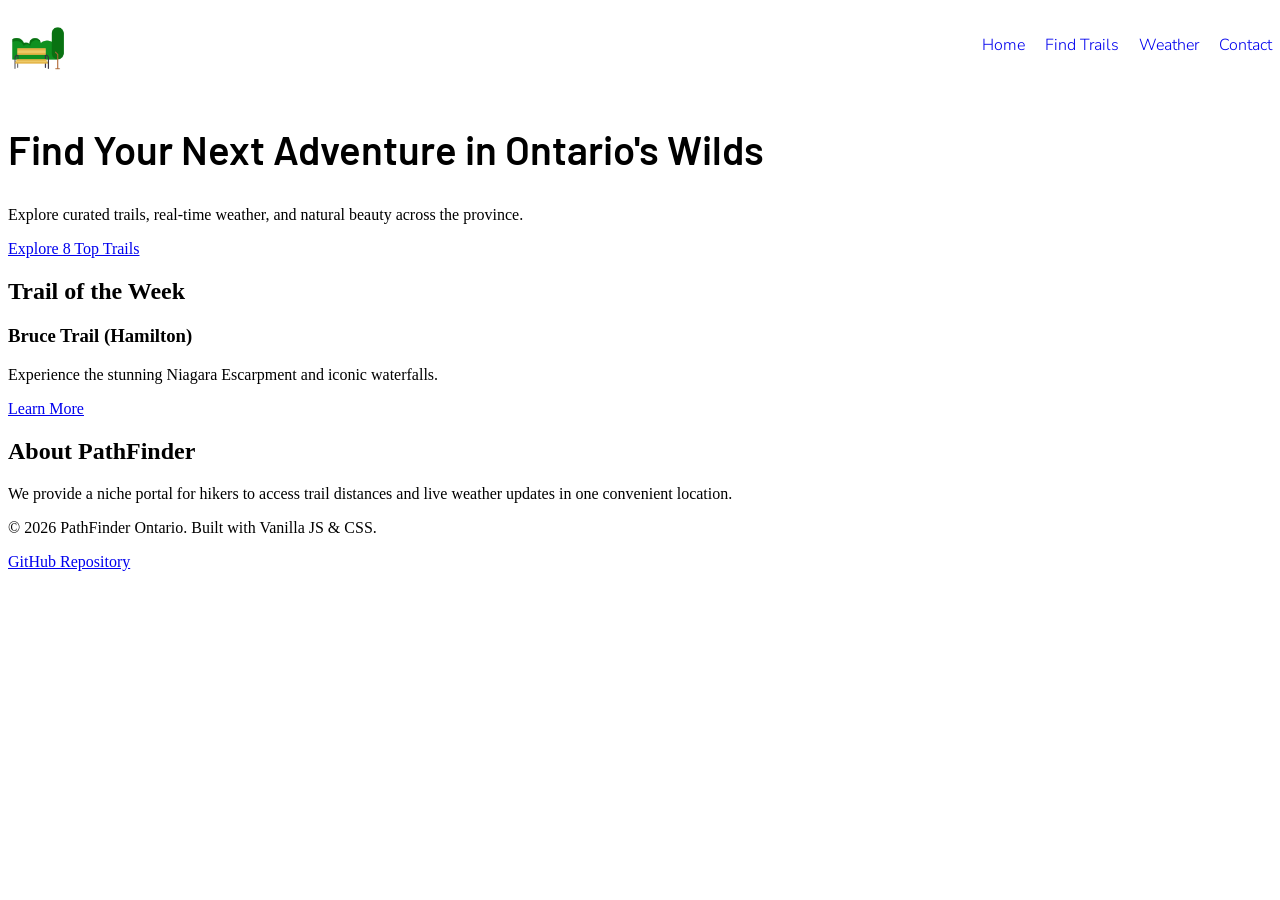
==== index.html @ 8b42378a "Added a local json file and created basic html structures" ====
<!DOCTYPE html>
<html lang="en">
<head>
    <meta charset="UTF-8">
    <meta name="viewport" content="width=device-width, initial-scale=1.0">
    <title>PathFinder Ontario | Discover Your Next Adventure</title>
    <link rel="stylesheet" href="style.css">
    <link rel="script" href="script.js">

    <link rel="preconnect" href="https://fonts.googleapis.com">
    <link rel="preconnect" href="https://fonts.gstatic.com" crossorigin>
    <link href="https://fonts.googleapis.com/css2?family=Barlow:ital,wght@0,100;0,200;0,300;0,400;0,500;0,600;0,700;0,800;0,900;1,100;1,200;1,300;1,400;1,500;1,600;1,700;1,800;1,900&display=swap" rel="stylesheet">


    <link rel="preconnect" href="https://fonts.googleapis.com">
    <link rel="preconnect" href="https://fonts.gstatic.com" crossorigin>
    <link href="https://fonts.googleapis.com/css2?family=Barlow:ital,wght@0,100;0,200;0,300;0,400;0,500;0,600;0,700;0,800;0,900;1,100;1,200;1,300;1,400;1,500;1,600;1,700;1,800;1,900&family=Nunito+Sans:ital,opsz,wght@0,6..12,200..1000;1,6..12,200..1000&display=swap" rel="stylesheet">

</head>
<body>

    <header class="site-header">
        <div class="logo">
            <img src="images/logo.gif" alt="PathFinder Ontario Logo">
        </div>
        <nav>
            <ul class="nav-links">
                <li><a href="index.html" class="active">Home</a></li>
                <li><a href="trails.html">Find Trails</a></li>
                <li><a href="weather.html">Weather</a></li>
                <li><a href="contact.html">Contact</a></li>
            </ul>
        </nav>
    </header>

    <main>
        <section class="hero">
            <h1>Find Your Next Adventure in Ontario's Wilds</h1>
            <p>Explore curated trails, real-time weather, and natural beauty across the province.</p>
            <a href="trails.html" class="cta-button">Explore 8 Top Trails</a>
        </section>

        <section class="featured-trail">
            <h2>Trail of the Week</h2>
            <article>
                <h3>Bruce Trail (Hamilton)</h3>
                <p>Experience the stunning Niagara Escarpment and iconic waterfalls.</p>
                <a href="trails.html">Learn More</a>
            </article>
        </section>

        <section class="about">
            <h2>About PathFinder</h2>
            <p>We provide a niche portal for hikers to access trail distances and live weather updates in one convenient location.</p>
        </section>
    </main>

    <footer>
        <p>&copy; 2026 PathFinder Ontario. Built with Vanilla JS & CSS.</p>
        <div class="social-links">
            <a href="https://dribbble.com/shots/24637286-TrailTrek-Trail-Run-Community">GitHub Repository</a>
        </div>
    </footer>

    <script src="js/main.js"></script>
</body>
</html>
---- style.css ----
.site-header{
    display: grid;
    grid-template-columns: 1fr 2fr;
    color: #333;
    padding: 10px 0;
}

h1{
    font-family: "Barlow", sans-serif;
    font-weight: 600;
    font-style: normal;
    font-size: 40px;
}

.logo img{
    width: 60px;
    height: auto;
}

.nav-links{
    display: flex;
    justify-content: flex-end;
    gap: 20px;
    font-family: "Nunito Sans", sans-serif;
    font-optical-sizing: auto;
    font-weight: 300;
}

.nav-links li{
    list-style: none;
}

.nav-links a{
    text-decoration: none;
    font-size: 1rem;
}
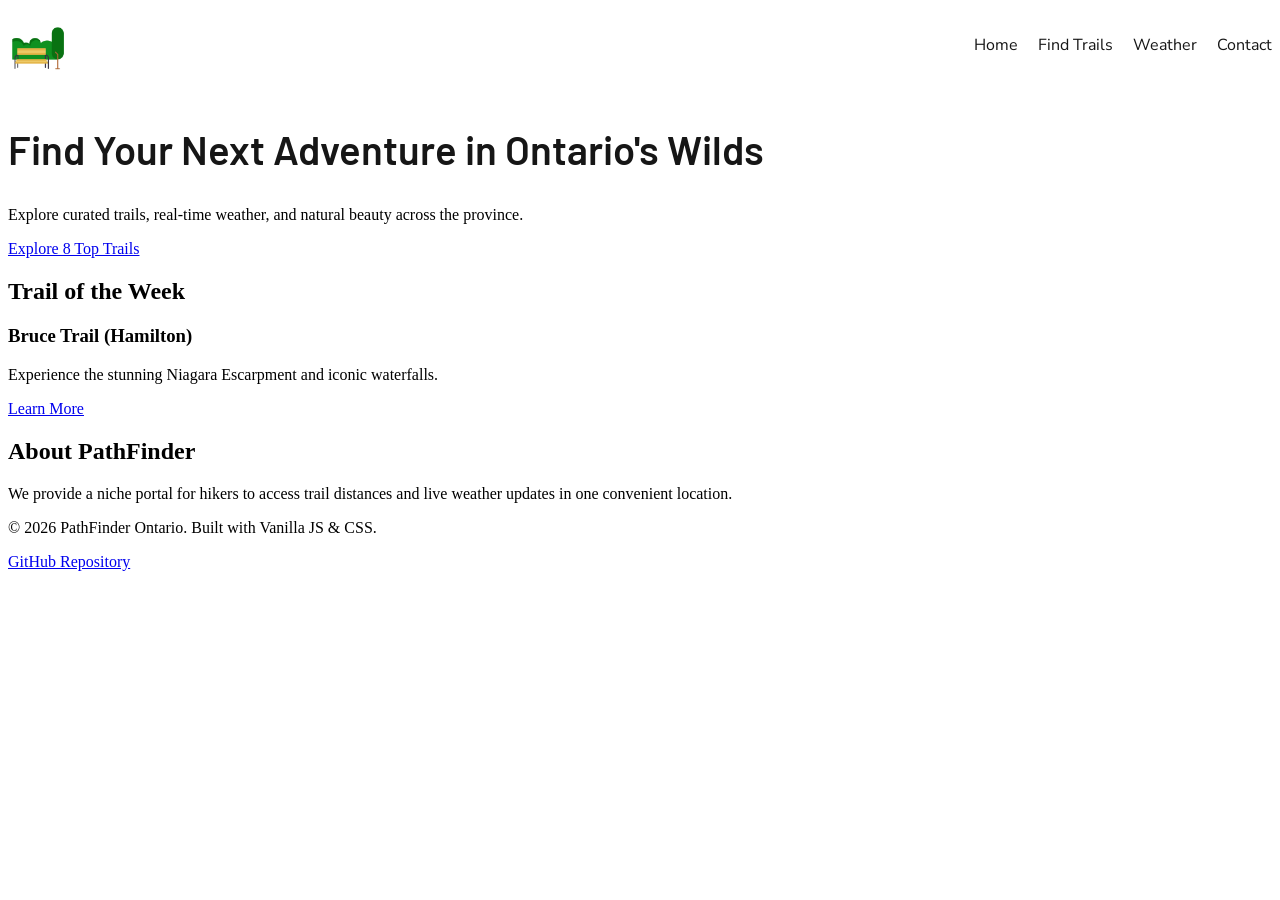
==== commit 8ceb1f01: "Fixed styles and made the filters working" ====
--- a/index.html
+++ b/index.html
@@ -5,7 +5,6 @@
     <meta name="viewport" content="width=device-width, initial-scale=1.0">
     <title>PathFinder Ontario | Discover Your Next Adventure</title>
     <link rel="stylesheet" href="style.css">
-    <link rel="script" href="script.js">
 
     <link rel="preconnect" href="https://fonts.googleapis.com">
     <link rel="preconnect" href="https://fonts.gstatic.com" crossorigin>
@@ -62,6 +61,7 @@
         </div>
     </footer>
 
-    <script src="js/main.js"></script>
 </body>
+
+<script src="script.js"></script>
 </html>
--- a/style.css
+++ b/style.css
@@ -1,7 +1,7 @@
 .site-header{
     display: grid;
     grid-template-columns: 1fr 2fr;
-    color: #333;
+    color: #161616;
     padding: 10px 0;
 }
 
@@ -10,6 +10,7 @@
     font-weight: 600;
     font-style: normal;
     font-size: 40px;
+    color:#161616
 }
 
 .logo img{
@@ -33,4 +34,126 @@
 .nav-links a{
     text-decoration: none;
     font-size: 1rem;
+    color: #161616;
+    font-weight: 400;
+}
+
+.card-images{
+    width: 100%;           
+    height: 200px;         
+    object-fit: cover;    
+    display: block;
+    border-radius: 8px 8px 0 0; 
+}
+
+.search-trails{
+    padding:8px 15px 10px 45px;
+    background: #212121;
+    border-radius: 30px;
+    border: #333 0.2px solid;
+    box-shadow: 1px 1px 5px 1px rgb(175 175 175 / 10%);
+    font-size: 16px;
+    color:#cfcfcf;
+    width: -webkit-fill-available;
+    font-family: "Nunito Sans", sans-serif;
+    font-optical-sizing: auto;
+    font-weight: 300;
+}
+
+.search-icon {
+    position: absolute;
+    left: 17%;
+    margin-top:8px; 
+    color: #888;
+    pointer-events: none;
+} 
+
+.search-container{
+    margin: 2% 10%;
+}
+
+aside{
+    background-color: #39c48a;
+    padding:0 3%;
+    align-items: center;
+    display: flex;
+    flex-direction: column;
+    border-radius: 16px;
+    box-shadow: 0 4px 30px rgba(0, 0, 0, 0.1);
+    backdrop-filter: blur(5px);
+    -webkit-backdrop-filter: blur(5px);
+    border: 1px solid rgba(162, 162, 162, 0.308);
+    font-family: "Nunito Sans", sans-serif;
+    font-optical-sizing: auto;
+    font-weight: 300;
+    font-size: 1rem;
+    color:#fff;
+}
+
+.difficulty-filters{
+    font-family: "Nunito Sans", sans-serif;
+    font-optical-sizing: auto;
+    font-weight: 400;
+    font-size: 1rem;
+    color:#161616;
+    margin-top:3%
+}
+
+.trail-cards {
+    display: grid;
+    grid-template-columns: repeat(auto-fill, minmax(300px, 1fr));
+    gap: 20px;
+    margin: 0 5% 15% 5%; 
+    flex-grow: 1;
+}
+
+.trail-cards:hover {
+    transform: translateY(-5px); /* Nice hover effect */
+}
+
+.trail-card-glass {
+    padding:5%;
+    display: flex;
+    flex-direction: column;
+    background: #161616;
+    border-radius: 16px;
+    box-shadow: 0 4px 30px rgba(0, 0, 0, 0.1);
+    backdrop-filter: blur(5px);
+    -webkit-backdrop-filter: blur(5px);
+    border: 1px solid rgba(162, 162, 162, 0.308);
+    font-family: "Nunito Sans", sans-serif;
+    font-optical-sizing: auto;
+    font-weight: 300;
+    font-size: 1rem;
+    color:#fff;
+}  
+
+.view-trails-btn{
+    font-size:1rem;
+    margin:1% 0;
+    color: #f6fffb;
+    background-color: #2ec284;
+    padding:10px 20px;
+    border-radius: 8px;
+    border:none;
+    font-style: normal;
+    box-shadow: 0 0 5px rgba(149, 238, 186, 0.3);
+
+}
+
+.trail-badge{
+    padding:5px 10px;
+    background: #212121;
+    border-radius: 16px;
+    box-shadow: 1px 1px 5px 1px rgb(175 175 175 / 10%);
+    font-size: 14px;
+    color:#cfcfcf;
+    margin-bottom: 2%;
+
+}
+
+.gallery-container {
+    display: flex;
+    justify-content: flex-start;
+    gap:20px;
 }
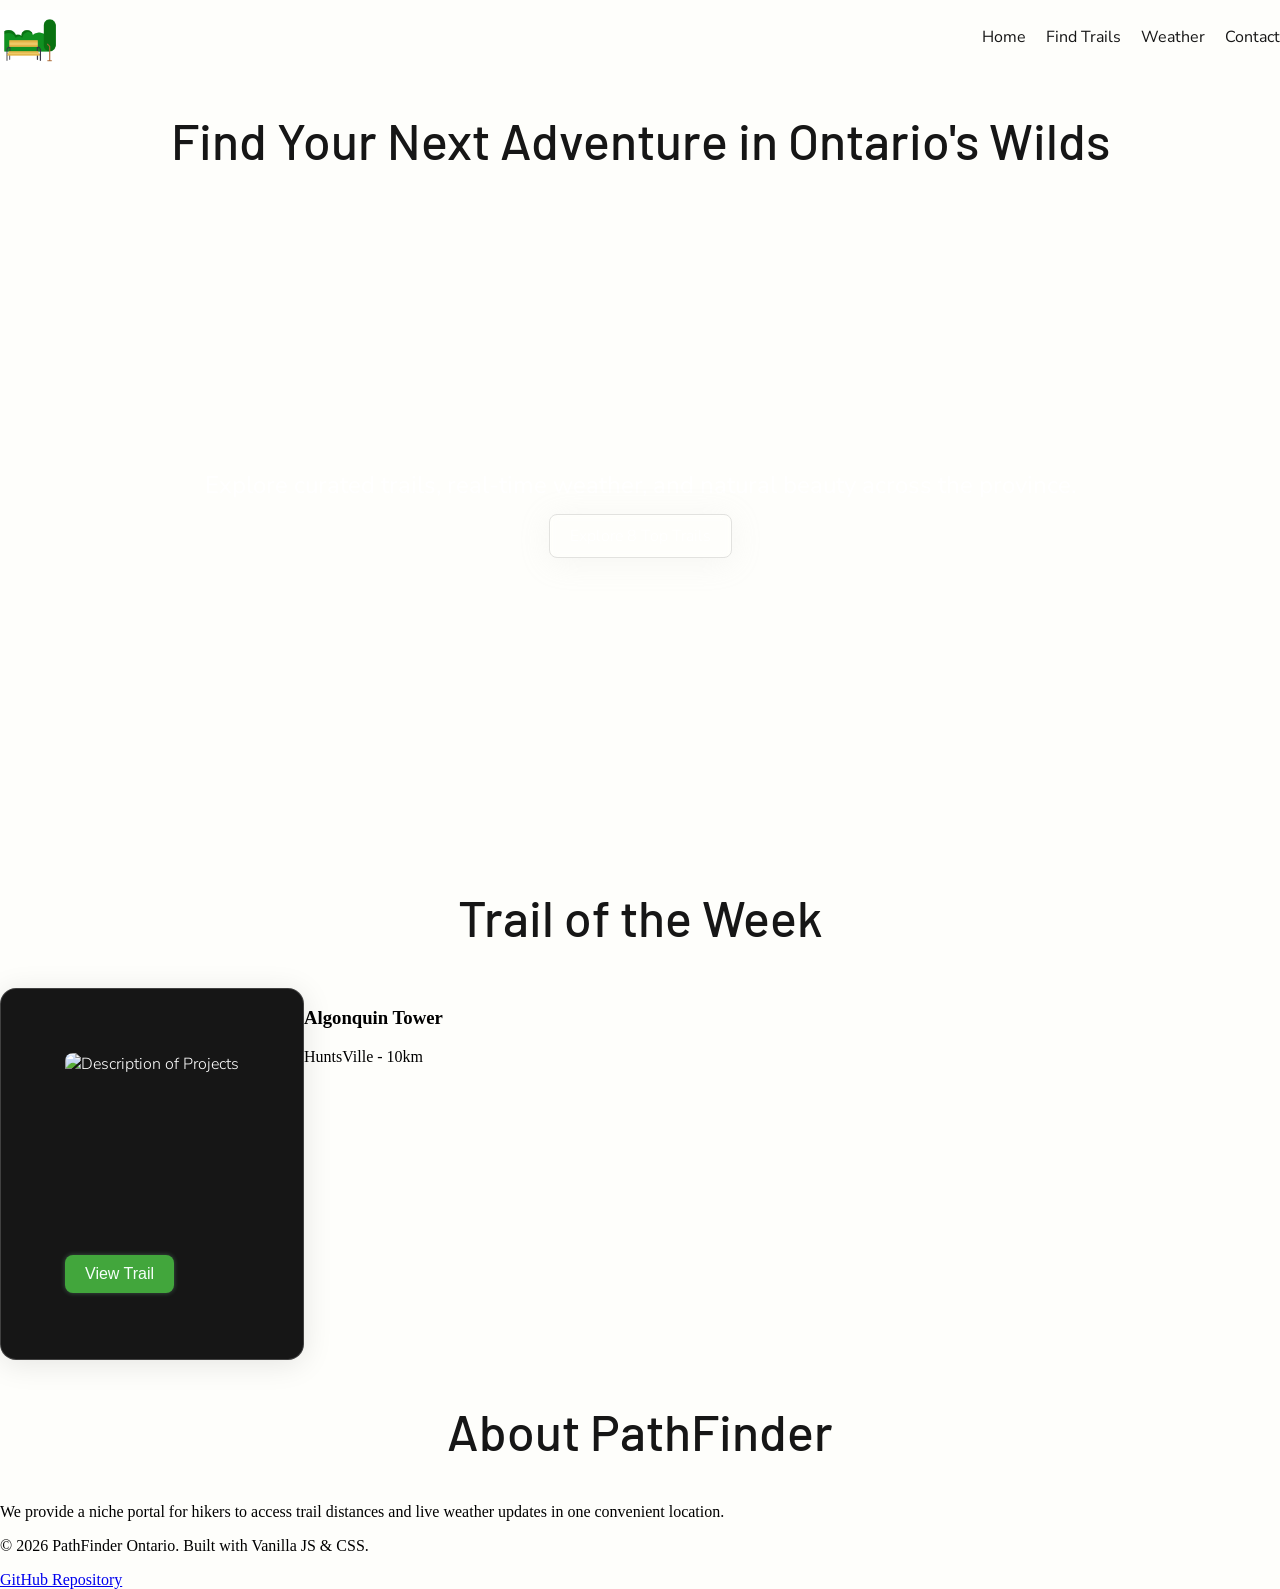
==== commit 006e9022: "Fixed styles and updated the index and trails page" ====
--- a/index.html
+++ b/index.html
@@ -34,17 +34,26 @@
 
     <main>
         <section class="hero">
-            <h1>Find Your Next Adventure in Ontario's Wilds</h1>
-            <p>Explore curated trails, real-time weather, and natural beauty across the province.</p>
-            <a href="trails.html" class="cta-button">Explore 8 Top Trails</a>
+            <h1 class="hero-title">Find Your Next Adventure in Ontario's Wilds</h1>
+            <div class="hero-content">
+                <p class="hero-subtitle">Explore curated trails, real-time weather, and natural beauty across the province.</p>
+                <div class="cta-container"><a class="cta-button" href="trails.html">Explore 8 Top Trails</a></div>
+            </div>
         </section>
 
+        <h2>Trail of the Week</h2>
         <section class="featured-trail">
-            <h2>Trail of the Week</h2>
+            <article class="trail-card-glass">
+                <div class="card-image-container">
+                    <img class="card-images" src="images/trail7.jpg" alt="Description of Projects">
+                    <button type="button" class="view-trails-btn">View Trail</button>
+                </div>
+            </article>
             <article>
-                <h3>Bruce Trail (Hamilton)</h3>
-                <p>Experience the stunning Niagara Escarpment and iconic waterfalls.</p>
-                <a href="trails.html">Learn More</a>
+                <div class="card-content">
+                    <h3>Algonquin Tower</h3>
+                    <p>HuntsVille - 10km</p>
+                </div>
             </article>
         </section>
 
--- a/style.css
+++ b/style.css
@@ -1,3 +1,81 @@
+body{
+    background-color: #fefefb;
+    margin:0;
+}
+
+
+.hero{
+    display: grid;
+    justify-content: stretch;
+    align-content: center;
+}
+
+.hero-subtitle{
+    font-family: "Nunito Sans", sans-serif;
+    font-optical-sizing: auto;
+    font-weight: 400;
+    font-style: normal;
+    font-size: 1.5rem;
+    margin:0;
+    display: flex;
+    justify-content: center;
+    color: #fff;
+}
+
+.hero-content{
+    background-image: url(images/background.jpg);
+    width: 100%;
+    height: 650px;
+    background-size: cover;
+    display: flex;
+    justify-content: center;
+    flex-direction: column;
+}
+
+.hero-title{
+   justify-content: center; 
+   display: flex; 
+   margin: 2% 0;
+}
+
+.cta-container{
+    display: flex;
+    justify-content: center;
+}
+
+.cta-button{
+    margin:1% 0;
+    text-decoration: none;
+    padding:10px 20px;
+    border-radius: 8px;
+    box-shadow: 0 4px 30px rgb(202 202 202 / 17%);
+    backdrop-filter: blur(5px);
+    -webkit-backdrop-filter: blur(5px);
+    border: 1px solid rgba(162, 162, 162, 0.308);
+    font-family: "Nunito Sans", sans-serif;
+    font-optical-sizing: auto;
+    font-weight: 300;
+    font-size: 1rem;
+    color:#fff;
+    width: fit-content;
+}
+
+.cta-button:hover{
+    border-radius: 20px;
+    box-shadow: 0 4px 30px rgb(202 202 202 / 17%);
+    backdrop-filter: blur(5px);
+    -webkit-backdrop-filter: blur(5px);
+    border: 1px solid rgba(162, 162, 162, 0.308);
+    font-family: "Nunito Sans", sans-serif;
+    font-optical-sizing: auto;
+    font-weight: 300;
+    font-size: 1rem;
+    color:#fff;
+    transform: scale(2px);
+}
+
+
+
 .site-header{
     display: grid;
     grid-template-columns: 1fr 2fr;
@@ -7,10 +85,21 @@
 
 h1{
     font-family: "Barlow", sans-serif;
-    font-weight: 600;
-    font-style: normal;
-    font-size: 40px;
+    font-weight: 500;
+    font-style: normal;
+    font-size: 50px;
     color:#161616
+}
+
+h2{
+    font-family: "Barlow", sans-serif;
+    font-weight: 500;
+    font-style: normal;
+    font-size: 50px;
+    color:#161616;
+
+    display: flex;
+    justify-content: center;
 }
 
 .logo img{
@@ -46,48 +135,47 @@
     border-radius: 8px 8px 0 0; 
 }
 
+.card-image-container{
+    gap:10px;
+}
+
 .search-trails{
-    padding:8px 15px 10px 45px;
-    background: #212121;
+    padding:8px 15px 10px 35px;
     border-radius: 30px;
-    border: #333 0.2px solid;
+    border: #c1c1c1 0.1px solid;
     box-shadow: 1px 1px 5px 1px rgb(175 175 175 / 10%);
     font-size: 16px;
-    color:#cfcfcf;
+    color:#555555;
     width: -webkit-fill-available;
     font-family: "Nunito Sans", sans-serif;
     font-optical-sizing: auto;
     font-weight: 300;
+    box-shadow: 0 0px 7px rgba(0, 0, 0, 0.1);
+    background-color: #f5f5dc00;
 }
 
 .search-icon {
     position: absolute;
-    left: 17%;
-    margin-top:8px; 
-    color: #888;
+    left: 2%;
+    margin-top:9px; 
+    color: #9e9e9e;
     pointer-events: none;
 } 
 
 .search-container{
-    margin: 2% 10%;
+    margin: 8% 0;
 }
 
 aside{
-    background-color: #39c48a;
-    padding:0 3%;
+    padding:0 1%;
     align-items: center;
     display: flex;
     flex-direction: column;
-    border-radius: 16px;
-    box-shadow: 0 4px 30px rgba(0, 0, 0, 0.1);
-    backdrop-filter: blur(5px);
-    -webkit-backdrop-filter: blur(5px);
-    border: 1px solid rgba(162, 162, 162, 0.308);
-    font-family: "Nunito Sans", sans-serif;
-    font-optical-sizing: auto;
-    font-weight: 300;
-    font-size: 1rem;
-    color:#fff;
+    border-right: 1px solid rgba(162, 162, 162, 0.308);
+    font-family: "Nunito Sans", sans-serif;
+    font-optical-sizing: auto;
+    font-weight: 300;
+    font-size: 1rem;
 }
 
 .difficulty-filters{
@@ -103,7 +191,7 @@
     display: grid;
     grid-template-columns: repeat(auto-fill, minmax(300px, 1fr));
     gap: 20px;
-    margin: 0 5% 15% 5%; 
+    margin: 0 5%;
     flex-grow: 1;
 }
 
@@ -132,7 +220,7 @@
     font-size:1rem;
     margin:1% 0;
     color: #f6fffb;
-    background-color: #2ec284;
+    background-color: #42a63c;
     padding:10px 20px;
     border-radius: 8px;
     border:none;
@@ -143,11 +231,11 @@
 
 .trail-badge{
     padding:5px 10px;
-    background: #212121;
+    background: #1a712e;
     border-radius: 16px;
     box-shadow: 1px 1px 5px 1px rgb(175 175 175 / 10%);
     font-size: 14px;
-    color:#cfcfcf;
+    color:#f6fffb;
     margin-bottom: 2%;
 
 }
@@ -156,4 +244,8 @@
     display: flex;
     justify-content: flex-start;
     gap:20px;
+}
+
+.featured-trail{
+    display: flex;
 }
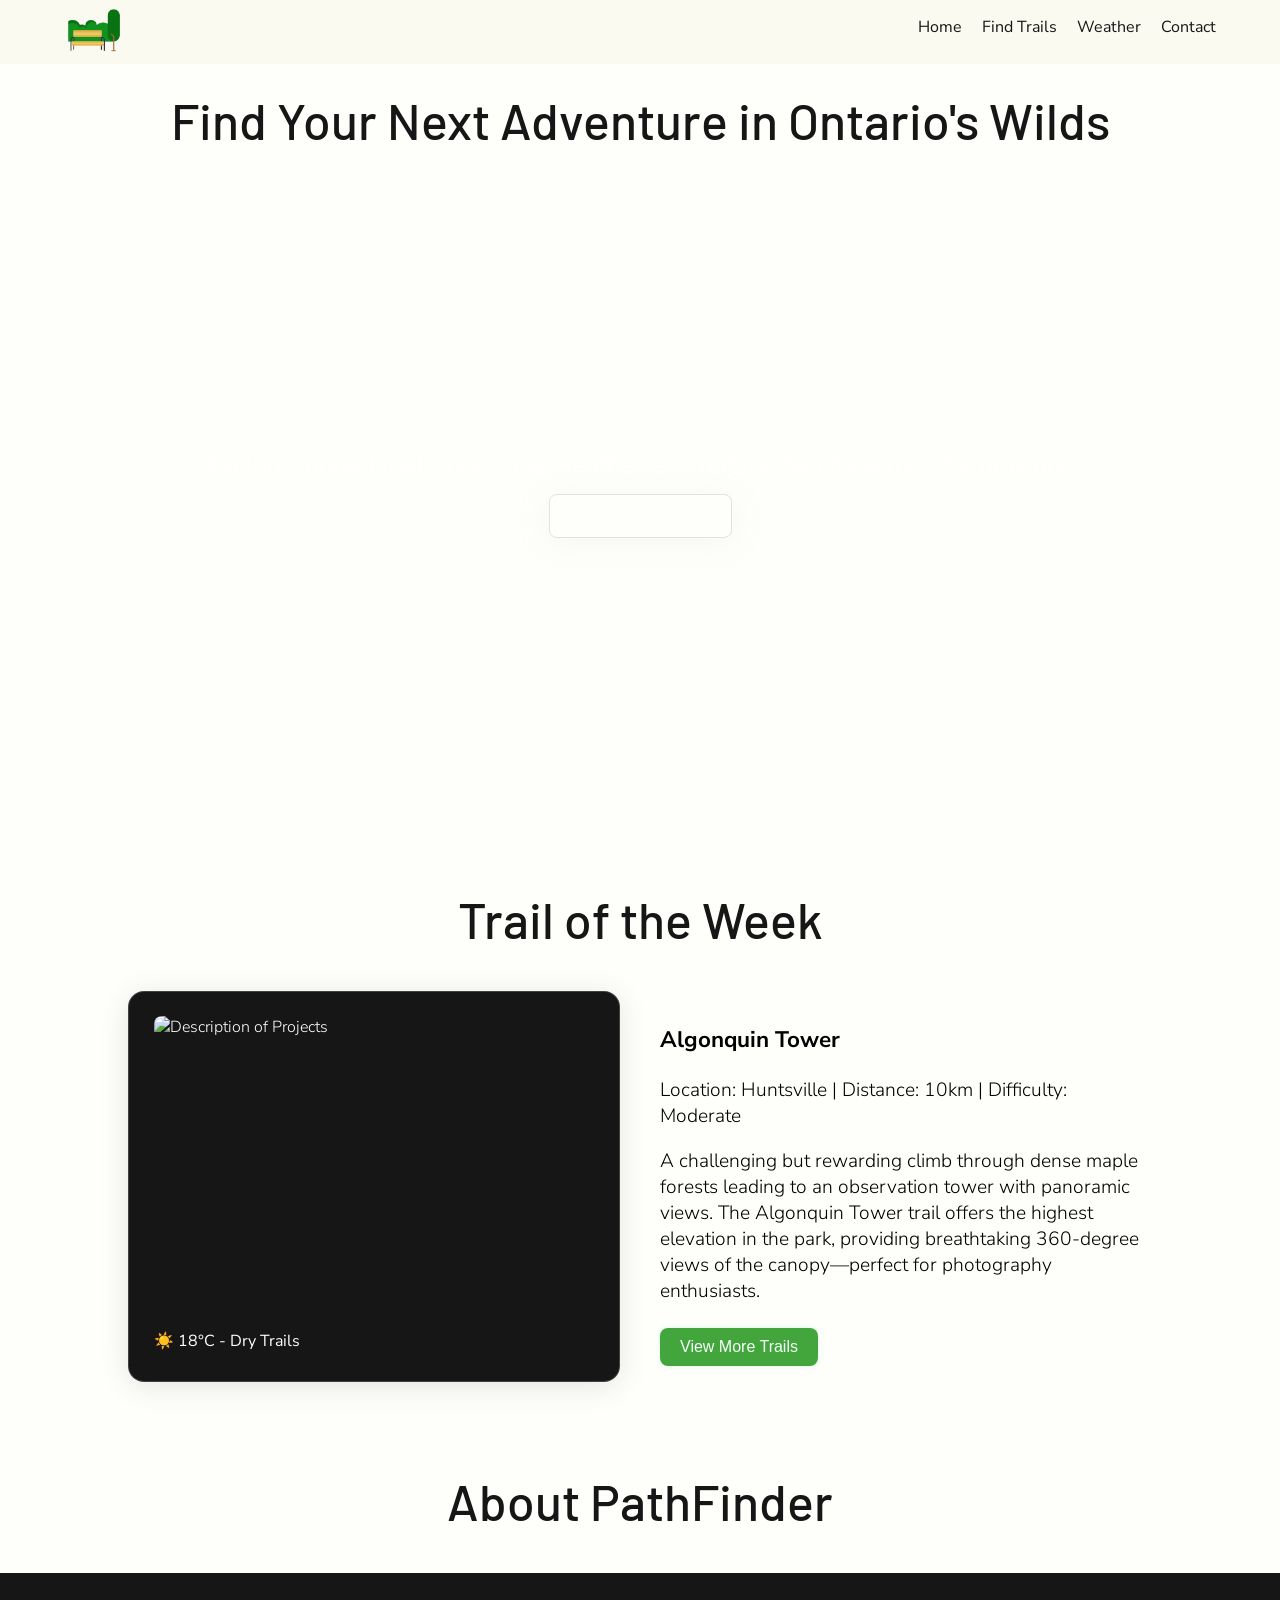
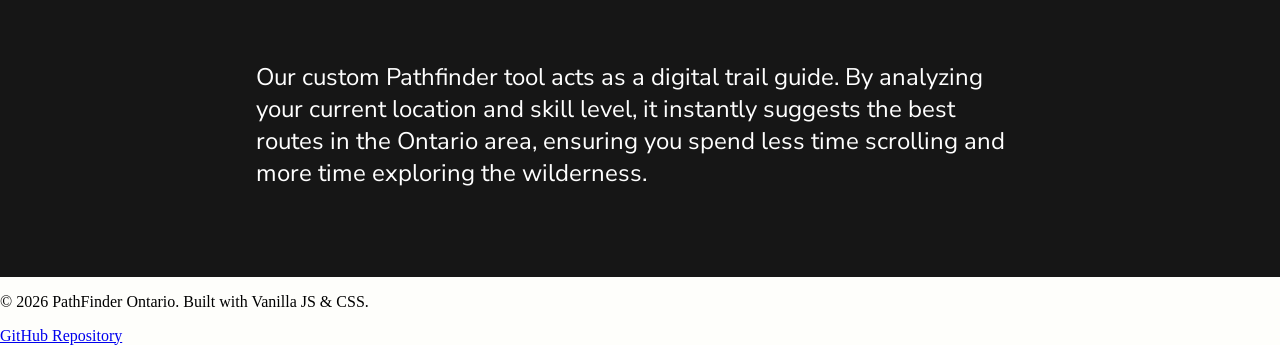
==== commit e148b919: "Fixed styles" ====
--- a/index.html
+++ b/index.html
@@ -45,21 +45,23 @@
         <section class="featured-trail">
             <article class="trail-card-glass">
                 <div class="card-image-container">
-                    <img class="card-images" src="images/trail7.jpg" alt="Description of Projects">
-                    <button type="button" class="view-trails-btn">View Trail</button>
+                    <img class="card-images" src="images/trail7.jpg" alt="Description of Projects" style="height: 300px;">
+                    <p style="margin:3% 0 1% 0; font-size: 1rem; font-weight: 400;">☀️ 18°C - Dry Trails</p>
                 </div>
             </article>
             <article>
                 <div class="card-content">
                     <h3>Algonquin Tower</h3>
-                    <p>HuntsVille - 10km</p>
+                    <p>Location: Huntsville | Distance: 10km | Difficulty: Moderate</p>
+                    <p>A challenging but rewarding climb through dense maple forests leading to an observation tower with panoramic views. The Algonquin Tower trail offers the highest elevation in the park, providing breathtaking 360-degree views of the canopy—perfect for photography enthusiasts.</p>
+                    <button type="button" class="view-trails-btn">View More Trails</button>
                 </div>
             </article>
         </section>
 
+        <h2 class="about-title">About PathFinder</h2>
         <section class="about">
-            <h2>About PathFinder</h2>
-            <p>We provide a niche portal for hikers to access trail distances and live weather updates in one convenient location.</p>
+            <p>Our custom Pathfinder tool acts as a digital trail guide. By analyzing your current location and skill level, it instantly suggests the best routes in the Ontario area, ensuring you spend less time scrolling and more time exploring the wilderness.</p>
         </section>
     </main>
 
--- a/style.css
+++ b/style.css
@@ -8,6 +8,7 @@
     display: grid;
     justify-content: stretch;
     align-content: center;
+    margin-bottom:5%;
 }
 
 .hero-subtitle{
@@ -74,6 +75,14 @@
     transform: scale(2px);
 }
 
+header{
+    padding:0 5%!important;
+    background-color: #f3efd754;
+}
+
+.about-title{
+    margin-top:7%;
+}
 
 
 .site-header{
@@ -167,7 +176,7 @@
 }
 
 aside{
-    padding:0 1%;
+    padding:1% 1%;
     align-items: center;
     display: flex;
     flex-direction: column;
@@ -193,10 +202,6 @@
     gap: 20px;
     margin: 0 5%;
     flex-grow: 1;
-}
-
-.trail-cards:hover {
-    transform: translateY(-5px); /* Nice hover effect */
 }
 
 .trail-card-glass {
@@ -247,5 +252,30 @@
 }
 
 .featured-trail{
-    display: flex;
+    margin:0 10%;
+    display: grid;
+    grid-template-columns: 2fr 2fr;
+    align-items: center;
+    gap:40px;
+    font-family: "Nunito Sans", sans-serif;
+    font-optical-sizing: auto;
+    font-weight: 300;
+    font-size: 1.2rem;
+}
+
+.about{
+    color:#fff;
+    background-color: #161616;
+    font-family: "Nunito Sans", sans-serif;
+    font-optical-sizing: auto;
+    font-weight: 400;
+    font-size: 1.5rem;
+    padding:5% 20%;
+    display: flex;
+    justify-content: center;
+    align-items: center;
+}
+
+.card-content{
+        align-content: center;
 }
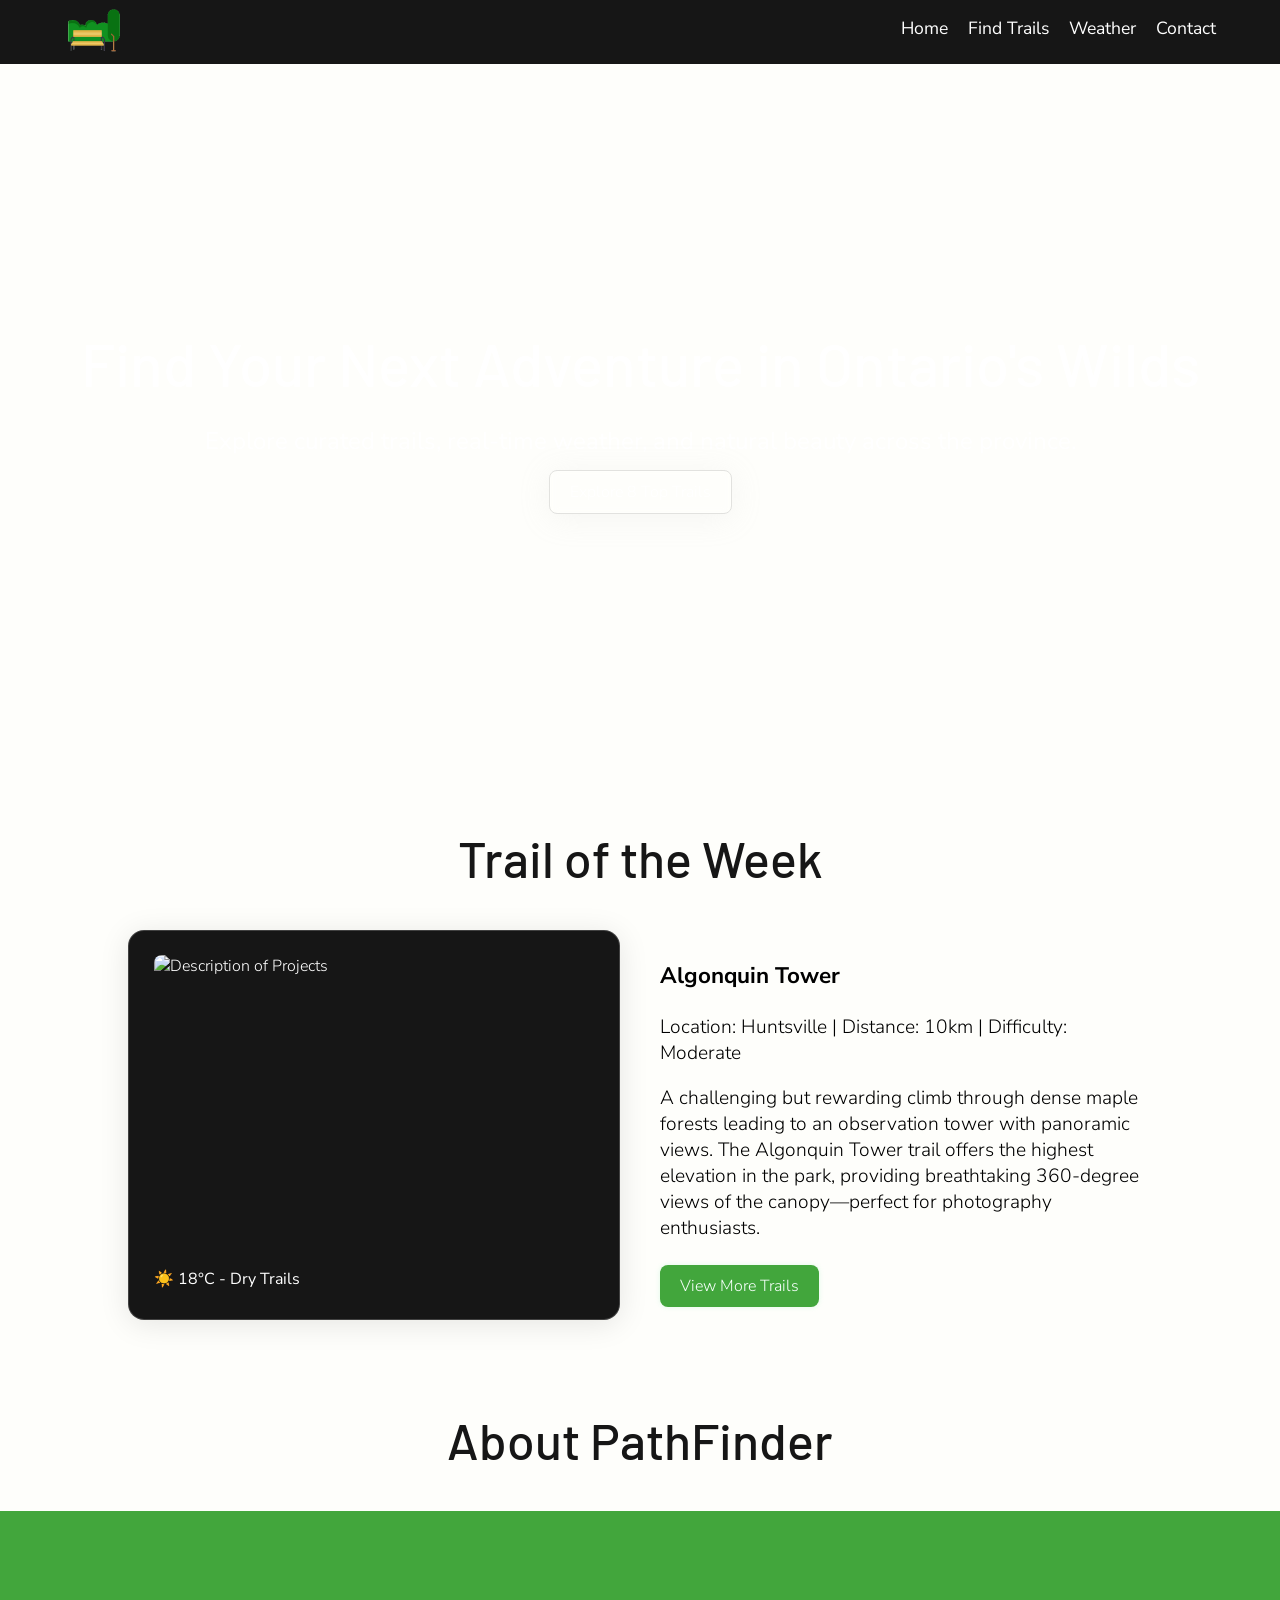
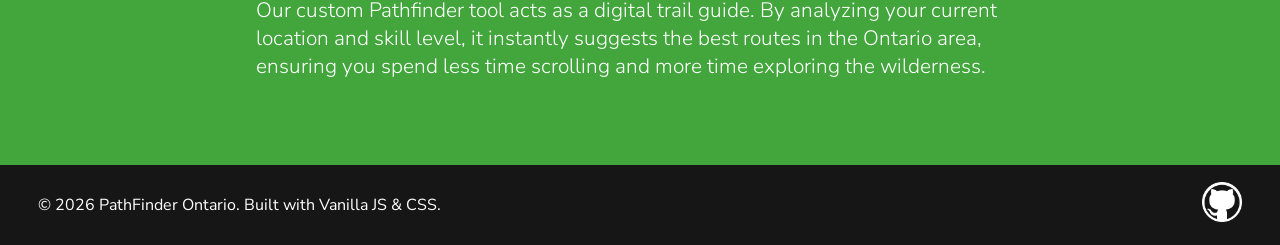
==== commit 86260956: "Fixed styles and added code for Modal with real time weather API key" ====
--- a/index.html
+++ b/index.html
@@ -34,8 +34,8 @@
 
     <main>
         <section class="hero">
-            <h1 class="hero-title">Find Your Next Adventure in Ontario's Wilds</h1>
             <div class="hero-content">
+                <h1 class="hero-title">Find Your Next Adventure in Ontario's Wilds</h1>
                 <p class="hero-subtitle">Explore curated trails, real-time weather, and natural beauty across the province.</p>
                 <div class="cta-container"><a class="cta-button" href="trails.html">Explore 8 Top Trails</a></div>
             </div>
@@ -65,10 +65,10 @@
         </section>
     </main>
 
-    <footer>
+    <footer class="footer">
         <p>&copy; 2026 PathFinder Ontario. Built with Vanilla JS & CSS.</p>
         <div class="social-links">
-            <a href="https://dribbble.com/shots/24637286-TrailTrek-Trail-Run-Community">GitHub Repository</a>
+            <a href="https://github.com/kamalshcs"><img src="images/github.png" alt="GitHub" height="40" class="social-icon"></a>
         </div>
     </footer>
 
--- a/style.css
+++ b/style.css
@@ -26,7 +26,7 @@
 .hero-content{
     background-image: url(images/background.jpg);
     width: 100%;
-    height: 650px;
+    height: 700px;
     background-size: cover;
     display: flex;
     justify-content: center;
@@ -37,6 +37,7 @@
    justify-content: center; 
    display: flex; 
    margin: 2% 0;
+   color:#fff
 }
 
 .cta-container{
@@ -63,21 +64,12 @@
 
 .cta-button:hover{
     border-radius: 20px;
-    box-shadow: 0 4px 30px rgb(202 202 202 / 17%);
-    backdrop-filter: blur(5px);
-    -webkit-backdrop-filter: blur(5px);
-    border: 1px solid rgba(162, 162, 162, 0.308);
-    font-family: "Nunito Sans", sans-serif;
-    font-optical-sizing: auto;
-    font-weight: 300;
-    font-size: 1rem;
-    color:#fff;
-    transform: scale(2px);
+    transform: scale(1.05);
 }
 
 header{
     padding:0 5%!important;
-    background-color: #f3efd754;
+    background-color: #161616;
 }
 
 .about-title{
@@ -96,7 +88,7 @@
     font-family: "Barlow", sans-serif;
     font-weight: 500;
     font-style: normal;
-    font-size: 50px;
+    font-size: 60px;
     color:#161616
 }
 
@@ -131,9 +123,16 @@
 
 .nav-links a{
     text-decoration: none;
-    font-size: 1rem;
-    color: #161616;
+    font-size: 1.1rem;
+    color: #fff;
     font-weight: 400;
+}
+
+.nav-links a:hover{
+    color: #cdffca;
+    opacity: 0.9;
+    transform: scale(1.1);
+    transition: color 0.3s ease;
 }
 
 .card-images{
@@ -229,9 +228,16 @@
     padding:10px 20px;
     border-radius: 8px;
     border:none;
-    font-style: normal;
+    font-family: "Nunito Sans", sans-serif;
+    font-optical-sizing: auto;
+    font-weight: 300;
     box-shadow: 0 0 5px rgba(149, 238, 186, 0.3);
-
+}
+
+.view-trails-btn:hover{
+    background-color: #42a63c;
+    box-shadow: 0 0 10px rgba(26, 113, 46, 0.5);
+    transform: scale(1.05);
 }
 
 .trail-badge{
@@ -249,6 +255,7 @@
     display: flex;
     justify-content: flex-start;
     gap:20px;
+    margin-top:3%;
 }
 
 .featured-trail{
@@ -265,17 +272,199 @@
 
 .about{
     color:#fff;
+    background-color: #42a63c;
+    font-family: "Nunito Sans", sans-serif;
+    font-optical-sizing: auto;
+    font-weight: 300;
+    font-size: 1.3rem;
+    padding:5% 20%;
+    display: flex;
+    justify-content: center;
+    align-items: center;
+}
+
+.card-content{
+    align-content: center;
+}
+
+
+
+/* FORM */
+
+
+.form-group{
+    display: grid;
+    padding:10px 0px;
+}
+
+.form{
+    font-size: 1.2rem;
+}
+
+.form-heading{
+    font-family: "Barlow", sans-serif;
+    font-weight: 500;
+    font-style: normal;
+    font-size: 50px;
+    margin: 0 0 1% 0;
+    padding-top: 3%;
+    color: #ffffff;
+    display: flex;
+    justify-content: center;
+}
+
+.glass-card {
+    font-family: "Nunito Sans", sans-serif;
+    font-optical-sizing: auto;
+    font-weight: 300;
+    background: url(images/trail5.jpg);
+    background-size: cover;
+    background-position: center;
+}
+
+.form-container{
+    color:#fff;
+    margin: 5% 25%;
+    padding:2% 3%;
+    background: #161616c4;
+    border-radius: 16px;
+    box-shadow: 0 4px 30px rgba(155, 155, 155, 0.412);
+    backdrop-filter: blur(5px);
+    -webkit-backdrop-filter: blur(5px);
+    border: 1px solid rgba(162, 162, 162, 0.308);
+}
+
+.form input[type="text"], 
+input[type="email"], 
+textarea,
+select {
+    width: 100%;
+    padding: 5px 12px;
+    border: 1px solid #383838;
+    border-radius: 7px;
+    background-color: #0000006b;
+    font-family: inherit;
+    box-sizing: border-box;
+    height: 50px;
+    margin-top:1%;
+    font-size: 1.1rem;
+    color:white;
+}
+
+select:focus,
+input:focus, 
+textarea:focus {
+    border: 1px solid #555555;
+    outline: none;
+    box-shadow: 0 0 5px rgba(121, 121, 121, 0.3);
+}
+
+select option {
+  padding: 10px;
+  background-color: #313131;
+  border-radius: 5px;
+  border:none;
+  font-size: 1.1rem;
+
+}
+
+::placeholder{
+    font-size: 1.1rem;
+    color:rgb(104, 104, 104);
+}
+
+.report-button{
+    font-size:1.1rem;
+    margin:3% 0;
+    color: #d8ffef;
+    background-color: #42a63c;
+    padding:7px 20px 10px 20px;
+    border-radius: 8px;
+    border:none;
+    font-family: "Nunito Sans", sans-serif;
+    font-optical-sizing: auto;
+    font-weight: 300;
+    box-shadow: 0 0 5px rgba(149, 238, 186, 0.3);
+}
+
+/* Footer */
+
+.footer{
     background-color: #161616;
+    color: #fff;
+    text-align: center;
     font-family: "Nunito Sans", sans-serif;
     font-optical-sizing: auto;
     font-weight: 400;
-    font-size: 1.5rem;
-    padding:5% 20%;
-    display: flex;
-    justify-content: center;
-    align-items: center;
-}
-
-.card-content{
-        align-content: center;
+    display: flex;
+    justify-content: space-between;
+    align-items: center;
+    padding:1% 3%;
+}
+
+.social-icon:hover{
+    opacity: 0.9;
+    transform: scale(1.1);
+}
+
+/* Mobile Responsiveness */
+
+@media (max-width: 768px) {
+    .gallery-container {
+        flex-direction: column; /* Stack Filter bar on top of cards */
+        margin: 0 5%;
+    }
+
+    .filter-bar {
+        width: 100%;
+        margin-bottom: 20px;
+        position: static;
+    }
+
+    .trail-cards {
+        grid-template-columns: 1fr; /* Single column on mobile */
+    }
+
+    .site-header {
+        flex-direction: column;
+        padding: 10px;
+    }
+
+    .nav-links {
+        gap: 15px;
+        margin-top: 10px;
+    }
+}
+
+/* Modal */
+
+.modal-content {
+    background: rgba(255, 255, 255, 0.1); /* Transparent white */
+    backdrop-filter: blur(15px); /* Blur behind the modal */
+    border: 1px solid rgba(255, 255, 255, 0.2);
+    border-radius: 20px;
+    padding: 30px;
+    color: white;
+}
+
+.weather-widget {
+    background: rgba(0, 0, 0, 0.3);
+    padding: 15px;
+    border-radius: 12px;
+    margin-top: 20px;
+    display: flex;
+    flex-direction: column;
+    align-items: center;
+}
+
+.weather-details {
+    display: flex;
+    align-items: center;
+    gap: 10px;
+}
+
+.temp {
+    font-size: 2rem;
+    font-weight: bold;
+    margin: 0;
 }
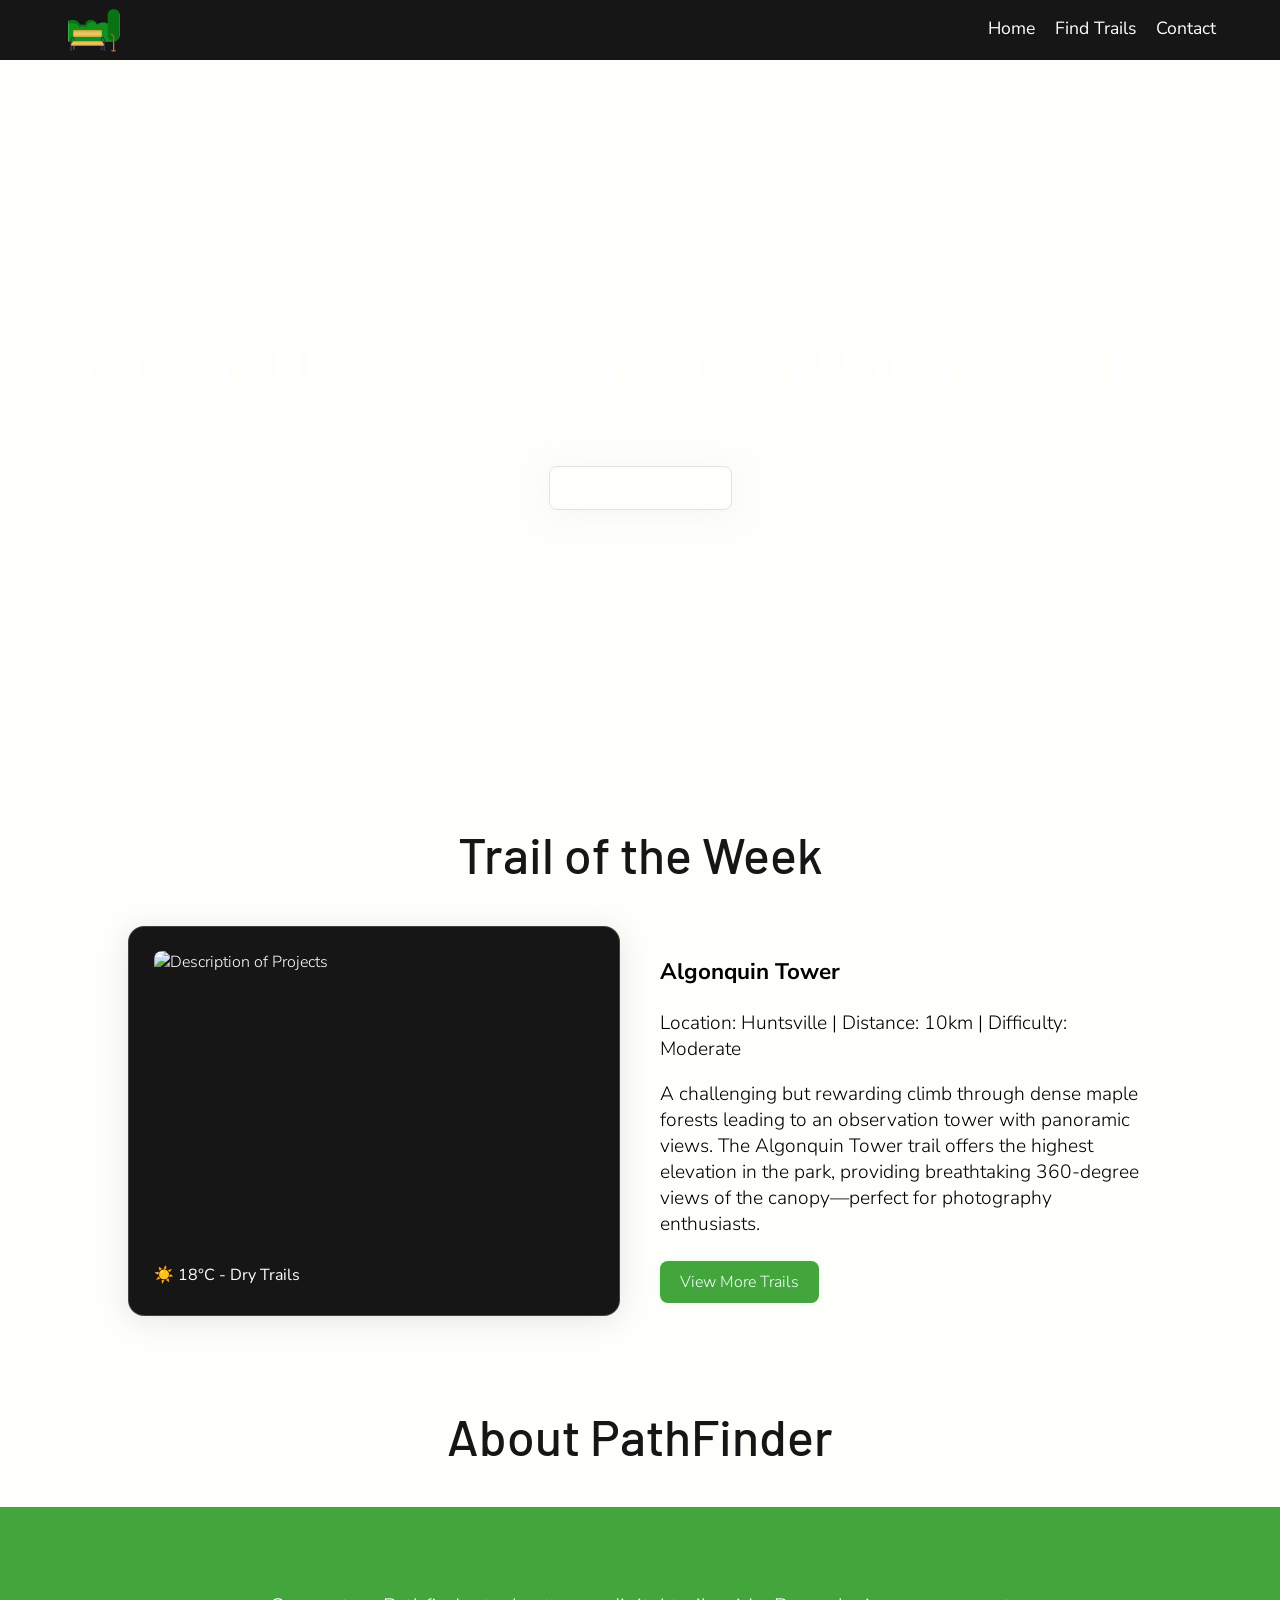
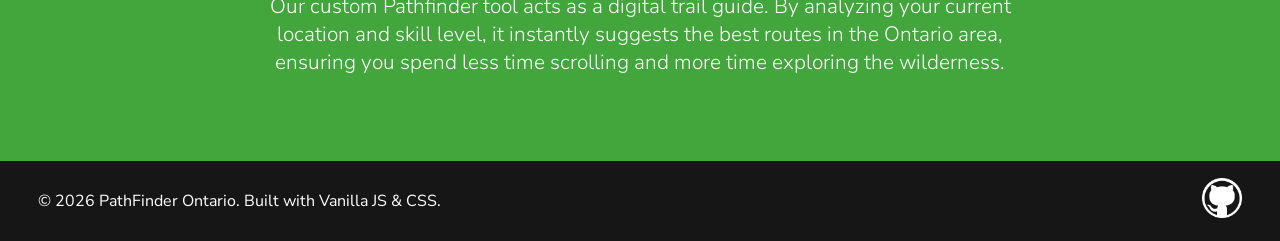
==== commit 90a866fa: "Fixed the remaining styles and made the website pages responsive" ====
--- a/index.html
+++ b/index.html
@@ -19,14 +19,20 @@
 <body>
 
     <header class="site-header">
-        <div class="logo">
+        <div class="logo" id="logo">
             <img src="images/logo.gif" alt="PathFinder Ontario Logo">
         </div>
-        <nav>
-            <ul class="nav-links">
-                <li><a href="index.html" class="active">Home</a></li>
+
+        <button class="menu-icon-trigger" id="hamburger" aria-label="Toggle Menu">
+            <div class="bar"></div>
+            <div class="bar"></div>
+            <div class="bar"></div>
+        </button>
+
+        <nav class="nav-container">
+            <ul class="nav-links" id="nav-links">
+                <li><a href="index.html">Home</a></li>
                 <li><a href="trails.html">Find Trails</a></li>
-                <li><a href="weather.html">Weather</a></li>
                 <li><a href="contact.html">Contact</a></li>
             </ul>
         </nav>
--- a/style.css
+++ b/style.css
@@ -31,6 +31,7 @@
     display: flex;
     justify-content: center;
     flex-direction: column;
+    text-align: center;
 }
 
 .hero-title{
@@ -98,7 +99,7 @@
     font-style: normal;
     font-size: 50px;
     color:#161616;
-
+    text-align: center;
     display: flex;
     justify-content: center;
 }
@@ -107,6 +108,60 @@
     width: 60px;
     height: auto;
 }
+
+#logo{
+    display: flex;
+}
+
+.menu-icon-trigger {
+    display: none;
+}
+
+.nav-links {
+    display: flex;
+    list-style: none;
+    gap: 20px;
+}
+
+/* --- Mobile Styles (768px and below) --- */
+@media (max-width: 768px) {
+    .menu-icon-trigger {
+        display: flex;
+        flex-direction: column;
+        gap: 3px;
+        padding:12px;
+        background: none;
+        border: none;
+        cursor: pointer;
+    }
+
+    .bar {
+        width: 25px;
+        height: 3px;
+        transition: 0.3s;
+        background-color: #fff
+    }
+
+    .nav-links {
+        display: none;
+        flex-direction: column;
+        position: absolute;
+        top: 20px; 
+        left: 0;
+        width: 100%;
+        background: #fff;
+        padding: 20px;
+        box-shadow: 0 4px 6px rgba(0,0,0,0.1);
+    }
+
+    /* This class is added by JavaScript when clicked */
+    .nav-links.show-menu {
+        display: flex;
+    }
+}
+
+
+
 
 .nav-links{
     display: flex;
@@ -163,15 +218,16 @@
 }
 
 .search-icon {
-    position: absolute;
-    left: 2%;
-    margin-top:9px; 
+    position: relative;
+    left: 11%;
+    padding-top:3%; 
     color: #9e9e9e;
     pointer-events: none;
 } 
 
 .search-container{
     margin: 8% 0;
+    display: flex;
 }
 
 aside{
@@ -255,7 +311,7 @@
     display: flex;
     justify-content: flex-start;
     gap:20px;
-    margin-top:3%;
+    margin:3% 0;
 }
 
 .featured-trail{
@@ -270,6 +326,17 @@
     font-size: 1.2rem;
 }
 
+@media (max-width: 768px) {
+    .featured-trail{
+        grid-template-columns: 1fr;
+        text-align: center;
+    }
+
+    #logo{
+        display: none;
+    }
+}
+
 .about{
     color:#fff;
     background-color: #42a63c;
@@ -281,6 +348,7 @@
     display: flex;
     justify-content: center;
     align-items: center;
+    text-align: center;
 }
 
 .card-content{
@@ -305,10 +373,11 @@
     font-family: "Barlow", sans-serif;
     font-weight: 500;
     font-style: normal;
-    font-size: 50px;
+    font-size: 1.8rem;
     margin: 0 0 1% 0;
     padding-top: 3%;
     color: #ffffff;
+    text-align: center;
     display: flex;
     justify-content: center;
 }
@@ -320,6 +389,7 @@
     background: url(images/trail5.jpg);
     background-size: cover;
     background-position: center;
+    overflow-inline: auto;
 }
 
 .form-container{
@@ -411,7 +481,7 @@
 
 @media (max-width: 768px) {
     .gallery-container {
-        flex-direction: column; /* Stack Filter bar on top of cards */
+        flex-direction: column; 
         margin: 0 5%;
     }
 
@@ -422,7 +492,7 @@
     }
 
     .trail-cards {
-        grid-template-columns: 1fr; /* Single column on mobile */
+        grid-template-columns: 1fr; 
     }
 
     .site-header {
@@ -433,28 +503,60 @@
     .nav-links {
         gap: 15px;
         margin-top: 10px;
+        z-index: 1000;
     }
 }
 
 /* Modal */
 
+.modal {
+    display: none; 
+    position: fixed;
+    z-index: 2000;
+    left: 0;
+    top: 0;
+    width: 100%;
+    height: 100%;
+    background-color: #0000009c;
+    backdrop-filter: blur(8px);
+    display: none;
+    justify-content: center;
+    align-items: center;
+}
+
+/* The actual Modal Box */
 .modal-content {
-    background: rgba(255, 255, 255, 0.1); /* Transparent white */
-    backdrop-filter: blur(15px); /* Blur behind the modal */
-    border: 1px solid rgba(255, 255, 255, 0.2);
+    background: #161616;
+    padding: 30px;
     border-radius: 20px;
-    padding: 30px;
-    color: white;
+    width: 90%; 
+    max-width: 500px;
+    max-height: 85vh;
+    position: relative;
+    box-shadow: 0 20px 40px rgba(150, 150, 150, 0.4);
+    font-family: "Nunito Sans", sans-serif;
+    font-optical-sizing: auto;
+    font-weight: 300;
+    font-size: 1rem;
+    color:#fff;
 }
 
 .weather-widget {
-    background: rgba(0, 0, 0, 0.3);
-    padding: 15px;
     border-radius: 12px;
-    margin-top: 20px;
+    margin-top: 1%;
     display: flex;
     flex-direction: column;
     align-items: center;
+    color:#fff;
+    font-family: "Nunito Sans", sans-serif;
+    font-optical-sizing: auto;
+    font-weight: 300;
+    font-size: 1rem;
+    overflow-y: auto;
+}
+
+.weather-widget p h3{
+    margin:2px 0;
 }
 
 .weather-details {
@@ -464,7 +566,103 @@
 }
 
 .temp {
-    font-size: 2rem;
+    font-size: 1rem;
     font-weight: bold;
     margin: 0;
+}
+
+#closeModal {
+    position: absolute;
+    top: 15px;
+    right: 15px;
+    background: none;
+    border: none;
+    color: white;
+    font-size: 1rem;
+    cursor: pointer;
+}
+
+.modal-img{
+    width: 100%;           
+    height: 200px;         
+    object-fit: cover;    
+    display: block;
+    border-radius: 8px; 
+}
+
+.trail-name-city{
+    color:#fff;
+    font-size: 1.3rem;
+}
+
+.modal-close {
+    display: flex;
+    justify-content: flex-end;
+}
+
+.weather-widget h3{
+    margin:2px 0;
+}
+
+.close-btn{
+    background-color: transparent;
+    box-shadow:#16161600 ;
+    border-color: #00000000;
+    padding:2px;
+}
+
+
+
+
+/* Hide burger icon on desktop */
+.mobile-menu-toggle {
+    display: none;
+    flex-direction: column;
+    gap: 5px;
+    background: none;
+    border: none;
+    cursor: pointer;
+}
+
+.mobile-menu-toggle span {
+    width: 25px;
+    height: 3px;
+    background-color: white;
+    border-radius: 2px;
+}
+
+/* Mobile styles */
+@media (max-width: 768px) {
+    .mobile-menu-toggle {
+        display: flex;
+    }
+
+    .nav-links {
+        display: none; 
+        position: absolute;
+        top: 20px; 
+        left: 0;
+        width: 100%;
+        background: rgba(20, 20, 20, 0.95);
+        flex-direction: column;
+        align-items: center;
+        padding: 20px 0;
+        gap: 20px;
+    }
+
+    .nav-links.active {
+        display: flex;
+    }
+
+    .form-container{
+        color:#fff;
+        margin: 7% 5%;
+        padding:4%;
+        background: #161616c4;
+        border-radius: 16px;
+        box-shadow: 0 4px 30px rgba(155, 155, 155, 0.412);
+        backdrop-filter: blur(5px);
+        -webkit-backdrop-filter: blur(5px);
+        border: 1px solid rgba(162, 162, 162, 0.308);
+    }
 }
